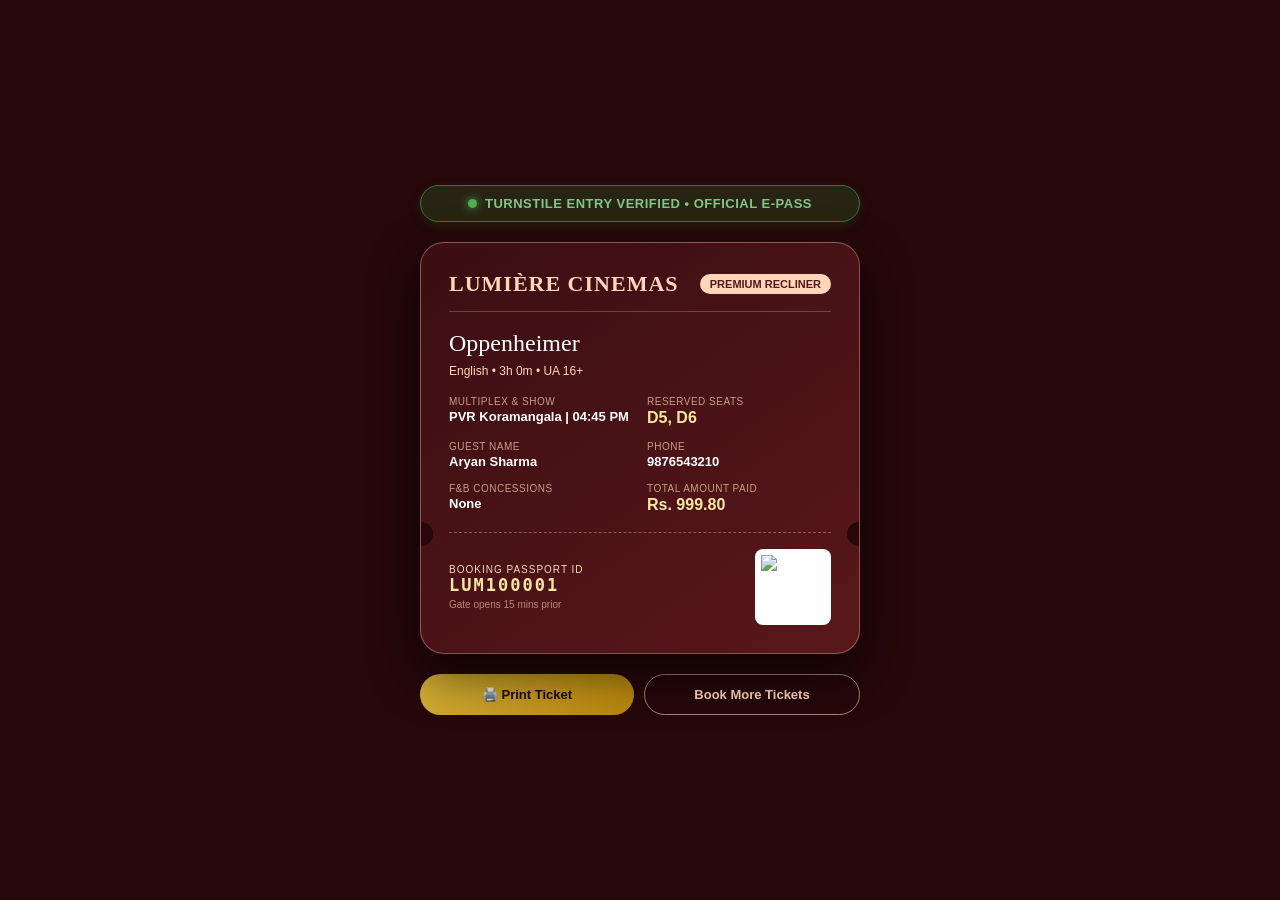
==== ticket.html @ 76fa917d "feat: add standalone portable ticket.html e-pass viewer" ====
<!DOCTYPE html>
<html lang="en">
<head>
    <meta charset="UTF-8">
    <meta name="viewport" content="width=device-width, initial-scale=1.0">
    <title>Verified E-Ticket - Lumière Cinemas</title>
    <style>
        :root {
            --burgundy: #59171B;
            --deep: #26070A;
            --dark: #3A0E12;
            --peach: #FED7B8;
            --gold: #D4AF37;
            --gold-lt: #F9E79F;
            --mint: #DAEBE3;
            --success: #2E7D32;
        }
        * { box-sizing: border-box; margin: 0; padding: 0; }
        body {
            font-family: -apple-system, BlinkMacSystemFont, "Segoe UI", Roboto, "Helvetica Neue", sans-serif;
            background: var(--deep);
            color: #FFFFFF;
            min-height: 100vh;
            display: flex;
            align-items: center;
            justify-content: center;
            padding: 24px 16px;
        }
        .pass-wrapper {
            max-width: 440px;
            width: 100%;
            margin: 0 auto;
        }
        .verified-pill {
            display: flex;
            align-items: center;
            justify-content: center;
            gap: 8px;
            background: rgba(46, 125, 50, 0.25);
            border: 1px solid #2E7D32;
            color: #81C784;
            padding: 10px 18px;
            border-radius: 999px;
            font-size: 13px;
            font-weight: bold;
            margin-bottom: 20px;
            letter-spacing: 0.5px;
            box-shadow: 0 4px 12px rgba(46, 125, 50, 0.2);
        }
        .pulse-dot {
            width: 9px;
            height: 9px;
            border-radius: 50%;
            background: #4CAF50;
            box-shadow: 0 0 10px #4CAF50;
            animation: pulse 1.8s infinite;
        }
        @keyframes pulse {
            0% { transform: scale(0.9); opacity: 0.8; }
            50% { transform: scale(1.3); opacity: 1; }
            100% { transform: scale(0.9); opacity: 0.8; }
        }
        .pass-card {
            background: linear-gradient(145deg, var(--dark), var(--burgundy));
            border: 1px solid rgba(254, 215, 184, 0.35);
            border-radius: 24px;
            padding: 28px;
            position: relative;
            box-shadow: 0 20px 48px rgba(0, 0, 0, 0.6);
            overflow: hidden;
        }
        .pass-card::before, .pass-card::after {
            content: "";
            position: absolute;
            width: 24px;
            height: 24px;
            background: var(--deep);
            border-radius: 50%;
            top: 68%;
        }
        .pass-card::before { left: -12px; }
        .pass-card::after { right: -12px; }

        .pass-brand {
            display: flex;
            justify-content: space-between;
            align-items: center;
            border-bottom: 1px solid rgba(254, 215, 184, 0.25);
            padding-bottom: 14px;
            margin-bottom: 16px;
        }
        .brand-title {
            font-family: Georgia, serif;
            font-size: 22px;
            font-weight: bold;
            color: var(--peach);
            letter-spacing: 1px;
        }
        .tier-tag {
            background: var(--peach);
            color: var(--burgundy);
            font-size: 11px;
            font-weight: 800;
            padding: 4px 10px;
            border-radius: 999px;
            text-transform: uppercase;
        }
        .movie-head {
            font-family: Georgia, serif;
            font-size: 24px;
            color: #FFFFFF;
            margin-bottom: 4px;
            line-height: 1.3;
        }
        .movie-sub {
            font-size: 12px;
            color: var(--peach);
            margin-bottom: 18px;
        }
        .info-grid {
            display: grid;
            grid-template-columns: 1fr 1fr;
            gap: 14px;
            margin-bottom: 18px;
        }
        .info-label {
            font-size: 10px;
            color: rgba(254, 215, 184, 0.7);
            text-transform: uppercase;
            letter-spacing: 0.5px;
        }
        .info-val {
            font-size: 13px;
            font-weight: 600;
            margin-top: 2px;
            color: #FFFFFF;
        }
        .info-val.gold {
            color: var(--gold-lt);
            font-size: 16px;
            font-weight: bold;
        }
        .perforation {
            border-top: 1px dashed rgba(254, 215, 184, 0.35);
            margin: 18px 0 16px;
        }
        .pass-foot {
            display: flex;
            justify-content: space-between;
            align-items: center;
        }
        .qr-box {
            background: #FFFFFF;
            padding: 6px;
            border-radius: 8px;
            display: flex;
            align-items: center;
            justify-content: center;
        }
        .actions {
            display: flex;
            gap: 10px;
            margin-top: 20px;
        }
        .btn {
            flex: 1;
            padding: 12px;
            border-radius: 999px;
            font-size: 13px;
            font-weight: bold;
            cursor: pointer;
            text-align: center;
            text-decoration: none;
            transition: all 0.2s;
        }
        .btn-gold {
            background: linear-gradient(135deg, var(--gold), #B8860B);
            color: #1E0A0C;
            border: none;
        }
        .btn-outline {
            border: 1px solid rgba(254, 215, 184, 0.6);
            color: var(--peach);
            background: transparent;
        }
        @media print {
            body { background: #FFFFFF; color: #000000; padding: 0; }
            .verified-pill, .actions { display: none; }
            .pass-card { background: #26070A !important; color: #FFFFFF !important; box-shadow: none; }
        }
    </style>
</head>
<body>
    <div class="pass-wrapper">
        <div class="verified-pill">
            <span class="pulse-dot"></span> TURNSTILE ENTRY VERIFIED &bull; OFFICIAL E-PASS
        </div>
        <div class="pass-card">
            <div class="pass-brand">
                <div class="brand-title">LUMIÈRE CINEMAS</div>
                <div class="tier-tag" id="pass-tier">PREMIUM RECLINER</div>
            </div>

            <div class="movie-head" id="pass-movie">Oppenheimer</div>
            <div class="movie-sub" id="pass-meta">English &bull; 3h 0m &bull; UA 16+</div>

            <div class="info-grid">
                <div>
                    <div class="info-label">Multiplex & Show</div>
                    <div class="info-val" id="pass-show">PVR Koramangala | 04:45 PM</div>
                </div>
                <div>
                    <div class="info-label">Reserved Seats</div>
                    <div class="info-val gold" id="pass-seats">D5, D6</div>
                </div>
                <div>
                    <div class="info-label">Guest Name</div>
                    <div class="info-val" id="pass-name">Aryan Sharma</div>
                </div>
                <div>
                    <div class="info-label">Phone</div>
                    <div class="info-val" id="pass-phone">9876543210</div>
                </div>
                <div>
                    <div class="info-label">F&B Concessions</div>
                    <div class="info-val" id="pass-snacks">None</div>
                </div>
                <div>
                    <div class="info-label">Total Amount Paid</div>
                    <div class="info-val gold" id="pass-total">Rs. 999.80</div>
                </div>
            </div>

            <div class="perforation"></div>

            <div class="pass-foot">
                <div>
                    <div style="font-size: 10px; color: var(--peach); letter-spacing: 1px;">BOOKING PASSPORT ID</div>
                    <div style="font-family: monospace; font-size: 17px; font-weight: bold; letter-spacing: 2px; color: var(--gold-lt);" id="pass-id">LUM100001</div>
                    <div style="font-size: 10px; color: rgba(254,215,184,0.6); margin-top: 4px;">Gate opens 15 mins prior</div>
                </div>
                <div class="qr-box">
                    <img id="pass-qr" src="" width="64" height="64" alt="QR" style="display: block;">
                </div>
            </div>
        </div>

        <div class="actions">
            <button class="btn btn-gold" onclick="window.print()">🖨️ Print Ticket</button>
            <a class="btn btn-outline" href="/">Book More Tickets</a>
        </div>
    </div>

    <script>
        (function() {
            const p = new URLSearchParams(window.location.search);
            const id = p.get("id") || p.get("ticket") || "LUM100001";
            const movie = p.get("m") || p.get("movie") || "Oppenheimer";
            const seats = p.get("s") || p.get("seats") || "D5, D6";
            const show = p.get("c") || p.get("show") || "PVR Koramangala | 04:45 PM";
            const name = p.get("n") || p.get("name") || "Aryan Sharma";
            const phone = p.get("p") || p.get("phone") || "9876543210";
            const total = p.get("t") || p.get("total") || "999.80";
            const type = p.get("ty") || p.get("type") || "Premium";
            const snacks = p.get("sn") || p.get("snacks") || "None";

            document.getElementById("pass-id").innerText = id;
            document.getElementById("pass-movie").innerText = movie;
            document.getElementById("pass-seats").innerText = seats;
            document.getElementById("pass-show").innerText = show;
            document.getElementById("pass-name").innerText = name;
            document.getElementById("pass-phone").innerText = phone;
            document.getElementById("pass-total").innerText = "Rs. " + parseFloat(total).toFixed(2);
            document.getElementById("pass-tier").innerText = type.toUpperCase() + " RECLINER";
            document.getElementById("pass-snacks").innerText = snacks;

            const qrUrl = "https://api.qrserver.com/v1/create-qr-code/?size=150x150&margin=2&data=" + encodeURIComponent(window.location.href);
            document.getElementById("pass-qr").src = qrUrl;
        })();
    </script>
</body>
</html>
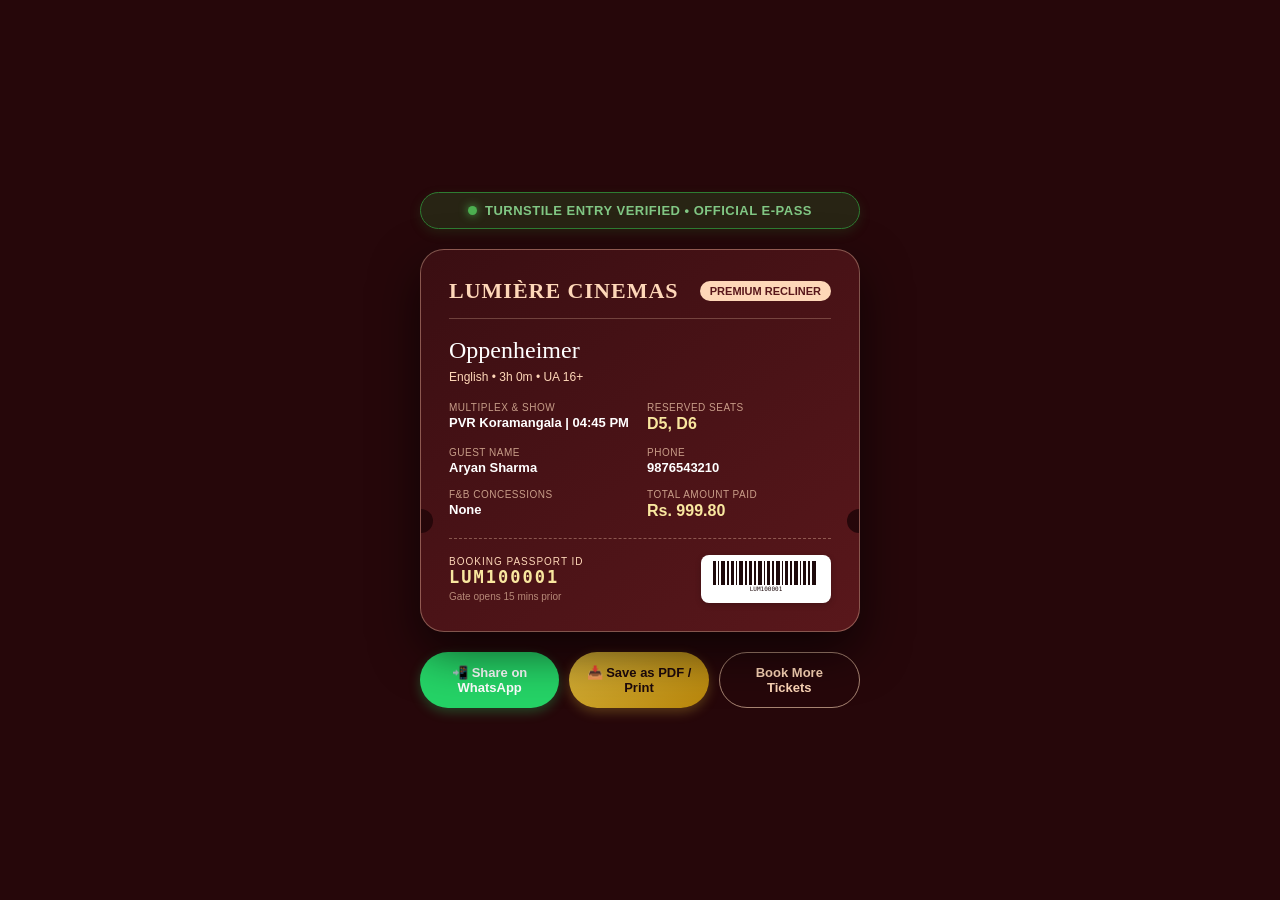
==== commit 33ef472b: "feat: add 5-min seat hold countdown concurrency, genuine WhatsApp ticket sharing, and PDF export" ====
--- a/ticket.html
+++ b/ticket.html
@@ -173,10 +173,23 @@
             text-decoration: none;
             transition: all 0.2s;
         }
+        .btn-wa {
+            background: #25D366;
+            color: #FFFFFF;
+            border: none;
+            box-shadow: 0 4px 12px rgba(37, 211, 102, 0.3);
+        }
+        .btn-wa:hover {
+            background: #128C7E;
+        }
         .btn-gold {
             background: linear-gradient(135deg, var(--gold), #B8860B);
             color: #1E0A0C;
             border: none;
+            box-shadow: 0 4px 12px rgba(212, 175, 55, 0.3);
+        }
+        .btn-gold:hover {
+            filter: brightness(1.1);
         }
         .btn-outline {
             border: 1px solid rgba(254, 215, 184, 0.6);
@@ -239,14 +252,18 @@
                     <div style="font-family: monospace; font-size: 17px; font-weight: bold; letter-spacing: 2px; color: var(--gold-lt);" id="pass-id">LUM100001</div>
                     <div style="font-size: 10px; color: rgba(254,215,184,0.6); margin-top: 4px;">Gate opens 15 mins prior</div>
                 </div>
-                <div class="qr-box">
-                    <img id="pass-qr" src="" width="64" height="64" alt="QR" style="display: block;">
+                <div style="background: #fff; padding: 6px 10px; border-radius: 8px; text-align: center; box-shadow: 0 2px 6px rgba(0,0,0,0.2);">
+                    <svg width="110" height="32" viewBox="0 0 110 32" xmlns="http://www.w3.org/2000/svg">
+                        <rect x="2" y="0" width="3" height="24" fill="#1E0A0C"/><rect x="7" y="0" width="1" height="24" fill="#1E0A0C"/><rect x="10" y="0" width="4" height="24" fill="#1E0A0C"/><rect x="16" y="0" width="2" height="24" fill="#1E0A0C"/><rect x="20" y="0" width="3" height="24" fill="#1E0A0C"/><rect x="25" y="0" width="1" height="24" fill="#1E0A0C"/><rect x="28" y="0" width="4" height="24" fill="#1E0A0C"/><rect x="34" y="0" width="2" height="24" fill="#1E0A0C"/><rect x="38" y="0" width="3" height="24" fill="#1E0A0C"/><rect x="43" y="0" width="2" height="24" fill="#1E0A0C"/><rect x="47" y="0" width="4" height="24" fill="#1E0A0C"/><rect x="53" y="0" width="1" height="24" fill="#1E0A0C"/><rect x="56" y="0" width="3" height="24" fill="#1E0A0C"/><rect x="61" y="0" width="2" height="24" fill="#1E0A0C"/><rect x="65" y="0" width="4" height="24" fill="#1E0A0C"/><rect x="71" y="0" width="1" height="24" fill="#1E0A0C"/><rect x="74" y="0" width="3" height="24" fill="#1E0A0C"/><rect x="79" y="0" width="2" height="24" fill="#1E0A0C"/><rect x="83" y="0" width="4" height="24" fill="#1E0A0C"/><rect x="89" y="0" width="1" height="24" fill="#1E0A0C"/><rect x="92" y="0" width="3" height="24" fill="#1E0A0C"/><rect x="97" y="0" width="2" height="24" fill="#1E0A0C"/><rect x="101" y="0" width="4" height="24" fill="#1E0A0C"/>
+                        <text x="55" y="30" font-family="monospace" font-size="6" text-anchor="middle" fill="#1E0A0C" id="barcode-id-text">LUM100001</text>
+                    </svg>
                 </div>
             </div>
         </div>
 
         <div class="actions">
-            <button class="btn btn-gold" onclick="window.print()">🖨️ Print Ticket</button>
+            <button class="btn btn-wa" id="btn-share-wa">📲 Share on WhatsApp</button>
+            <button class="btn btn-gold" onclick="window.print()">📥 Save as PDF / Print</button>
             <a class="btn btn-outline" href="/">Book More Tickets</a>
         </div>
     </div>
@@ -265,6 +282,7 @@
             const snacks = p.get("sn") || p.get("snacks") || "None";
 
             document.getElementById("pass-id").innerText = id;
+            document.getElementById("barcode-id-text").textContent = id;
             document.getElementById("pass-movie").innerText = movie;
             document.getElementById("pass-seats").innerText = seats;
             document.getElementById("pass-show").innerText = show;
@@ -274,8 +292,27 @@
             document.getElementById("pass-tier").innerText = type.toUpperCase() + " RECLINER";
             document.getElementById("pass-snacks").innerText = snacks;
 
-            const qrUrl = "https://api.qrserver.com/v1/create-qr-code/?size=150x150&margin=2&data=" + encodeURIComponent(window.location.href);
-            document.getElementById("pass-qr").src = qrUrl;
+            const msg = 
+`🎬 *LUMIÈRE CINEMAS — OFFICIAL E-PASS* 🎟️
+━━━━━━━━━━━━━━━━━━━━
+✨ *Movie:* ${movie}
+🏛️ *Cinema:* ${show}
+💺 *Reserved Seats:* ${seats} (${type} Recliner)
+👤 *Guest Name:* ${name}
+📱 *Phone:* ${phone}
+🔖 *Booking Passport ID:* ${id}
+🍿 *Concessions:* ${snacks}
+💰 *Total Amount Paid:* Rs. ${parseFloat(total).toFixed(2)}
+━━━━━━━━━━━━━━━━━━━━
+✅ *Turnstile Status:* ENTRY CLEARED
+🌐 *Open Official Digital Pass:*
+${window.location.href}
+━━━━━━━━━━━━━━━━━━━━
+_Please arrive 15 minutes before showtime._`;
+
+            document.getElementById("btn-share-wa").onclick = function() {
+                window.open(`https://api.whatsapp.com/send?text=${encodeURIComponent(msg)}`, '_blank');
+            };
         })();
     </script>
 </body>
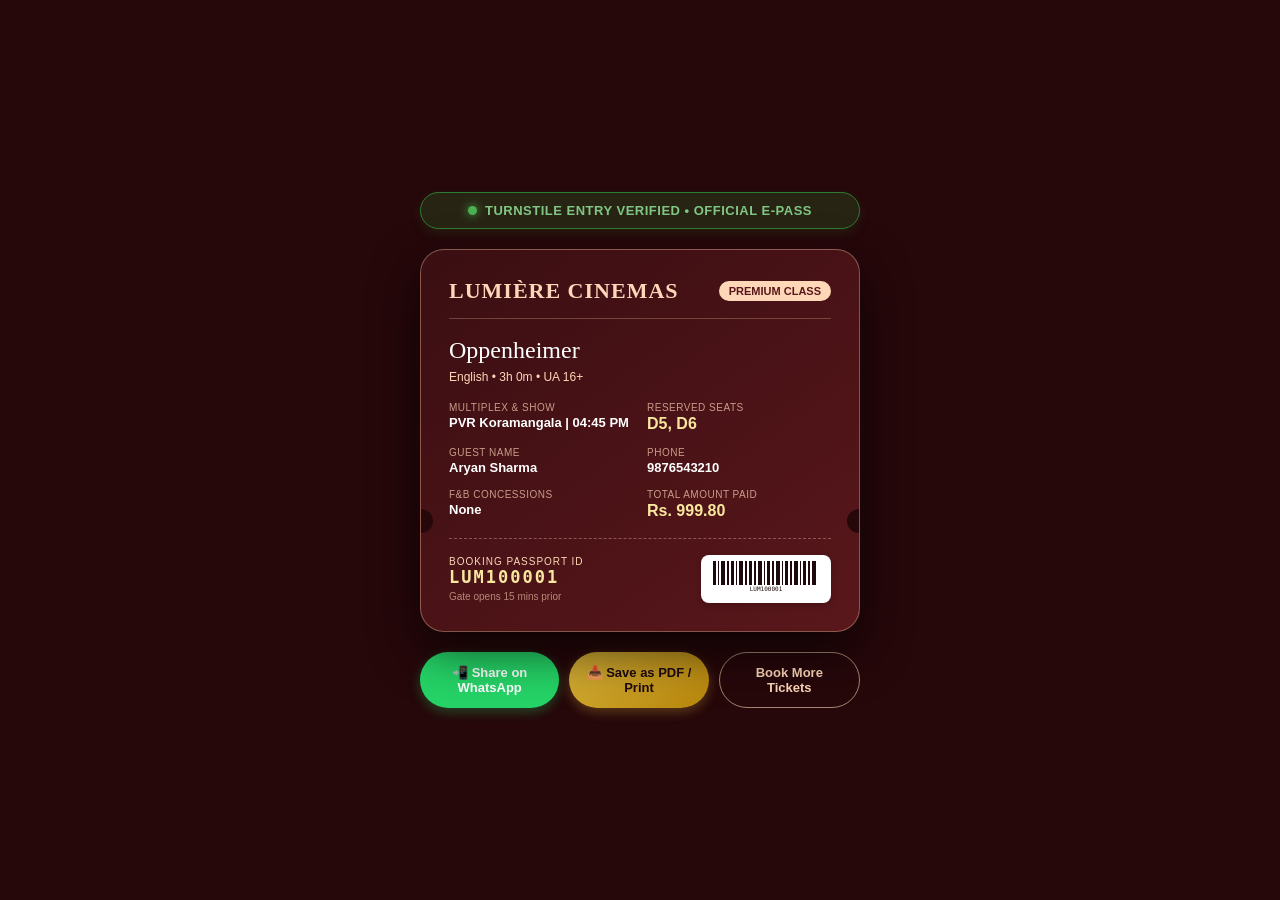
==== commit ed029827: "feat: implement tiered seating architecture (VIP Recliner, Executive, Club Classic) with dynamic pri" ====
--- a/ticket.html
+++ b/ticket.html
@@ -289,7 +289,7 @@
             document.getElementById("pass-name").innerText = name;
             document.getElementById("pass-phone").innerText = phone;
             document.getElementById("pass-total").innerText = "Rs. " + parseFloat(total).toFixed(2);
-            document.getElementById("pass-tier").innerText = type.toUpperCase() + " RECLINER";
+            document.getElementById("pass-tier").innerText = type.toUpperCase().includes("RECLINER") ? type.toUpperCase() : type.toUpperCase() + " CLASS";
             document.getElementById("pass-snacks").innerText = snacks;
 
             const msg = 
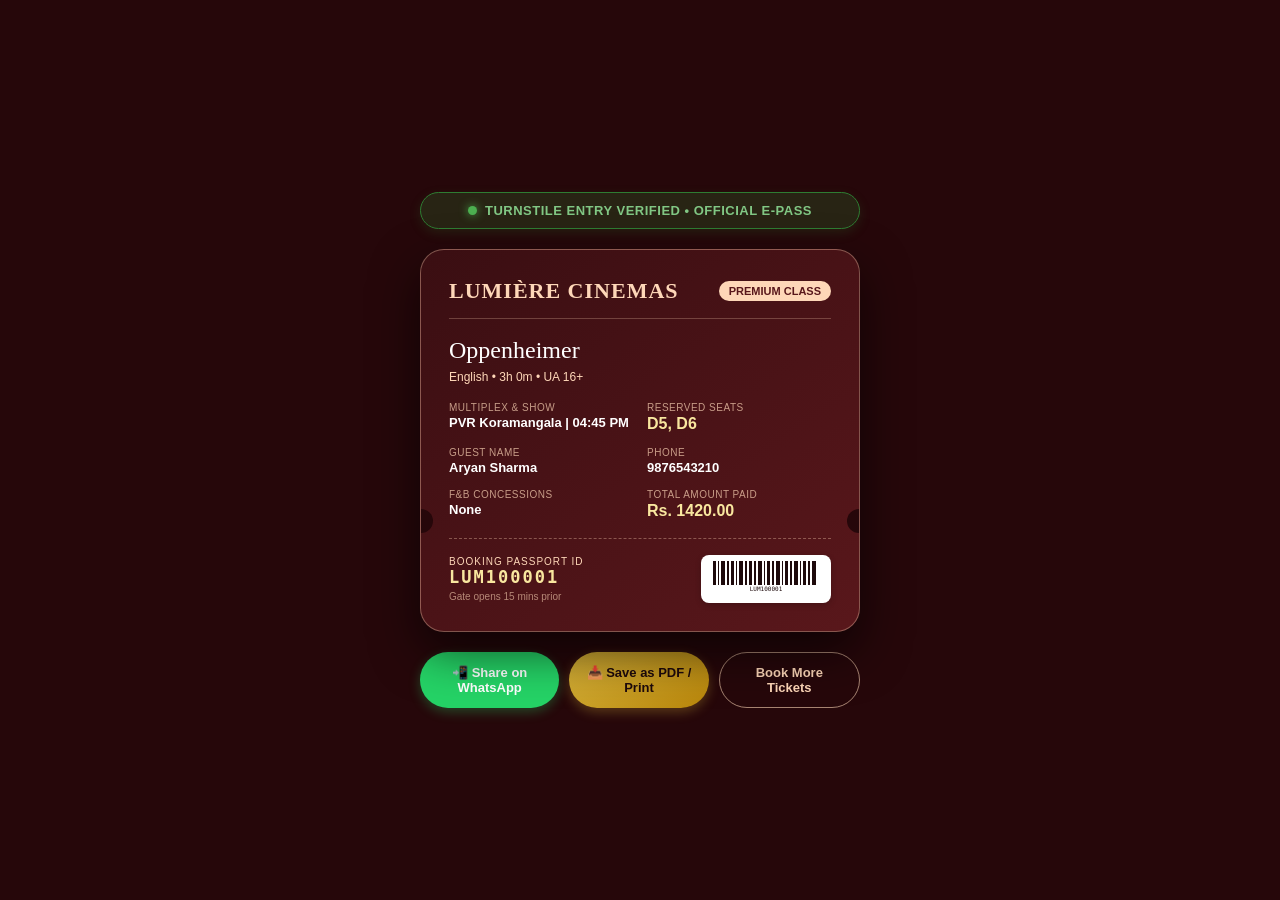
==== commit 9e76923d: "feat: adjust cinema ticket and tier pricing to realistic luxury multiplex rates" ====
--- a/ticket.html
+++ b/ticket.html
@@ -240,7 +240,7 @@
                 </div>
                 <div>
                     <div class="info-label">Total Amount Paid</div>
-                    <div class="info-val gold" id="pass-total">Rs. 999.80</div>
+                    <div class="info-val gold" id="pass-total">Rs. 1,420.00</div>
                 </div>
             </div>
 
@@ -277,7 +277,7 @@
             const show = p.get("c") || p.get("show") || "PVR Koramangala | 04:45 PM";
             const name = p.get("n") || p.get("name") || "Aryan Sharma";
             const phone = p.get("p") || p.get("phone") || "9876543210";
-            const total = p.get("t") || p.get("total") || "999.80";
+            const total = p.get("t") || p.get("total") || "1420.00";
             const type = p.get("ty") || p.get("type") || "Premium";
             const snacks = p.get("sn") || p.get("snacks") || "None";
 
